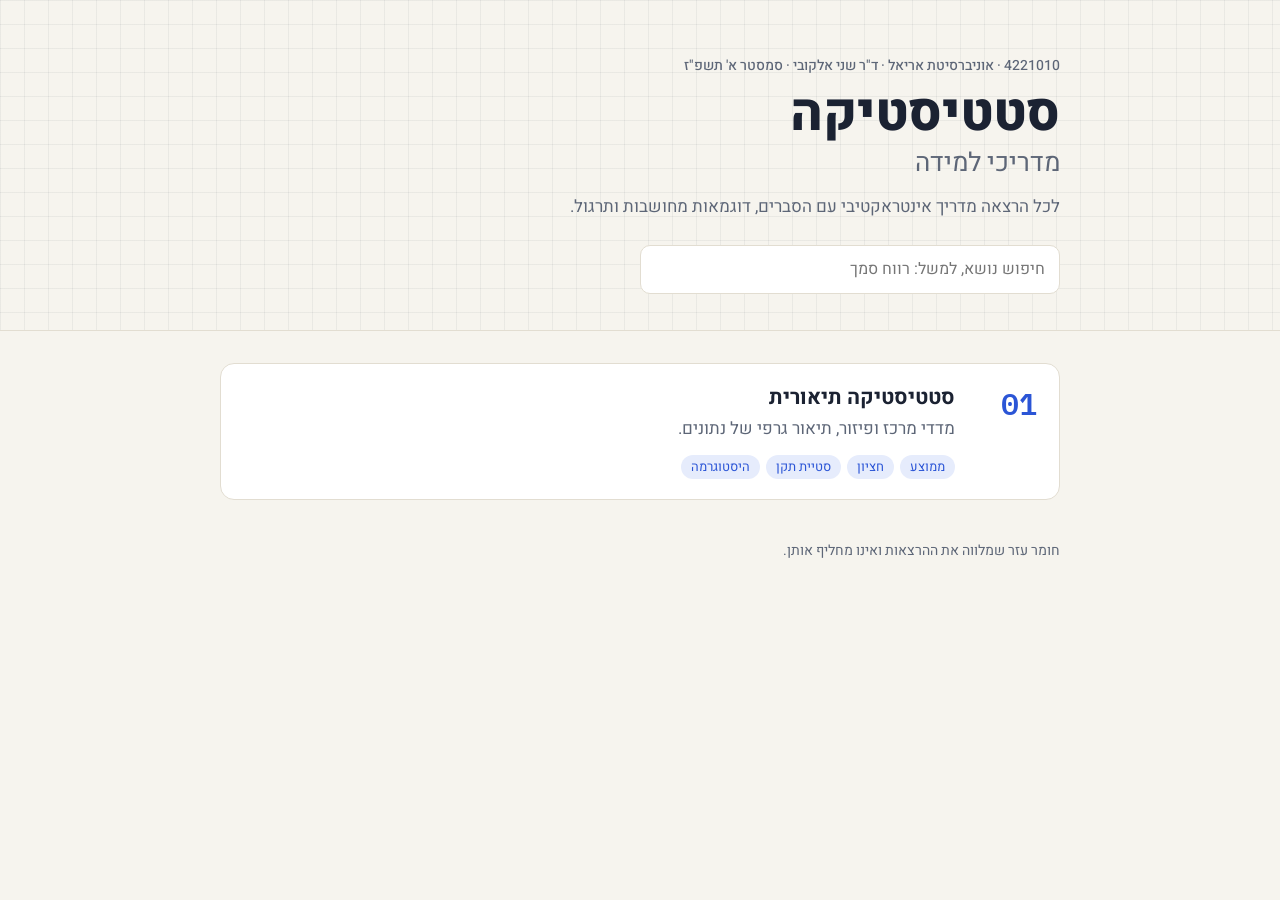
==== index.html @ 410eb939 "Original state: site skeleton and loose study guides as received Snapshot of the folder before any f" ====
<!doctype html>
<html lang="he" dir="rtl">
<head>
  <meta charset="utf-8">
  <meta name="viewport" content="width=device-width, initial-scale=1">
  <meta name="robots" content="noindex">
  <title>סטטיסטיקה · מדריכי למידה</title>
  <link rel="preconnect" href="https://fonts.googleapis.com">
  <link rel="preconnect" href="https://fonts.gstatic.com" crossorigin>
  <link href="https://fonts.googleapis.com/css2?family=Heebo:wght@400;500;700;800&family=IBM+Plex+Mono:wght@500;600&display=swap" rel="stylesheet">
  <link rel="stylesheet" href="assets/site.css">
</head>
<body>
  <header class="hero">
    <div class="wrap">
      <p class="eyebrow" id="meta">&nbsp;</p>
      <h1><span id="title">סטטיסטיקה</span> <span class="sub">מדריכי למידה</span></h1>
      <p class="lede">לכל הרצאה מדריך אינטראקטיבי עם הסברים, דוגמאות מחושבות ותרגול.</p>
      <label class="search">
        <span class="sr">חיפוש</span>
        <input id="q" type="search" placeholder="חיפוש נושא, למשל: רווח סמך" autocomplete="off">
      </label>
    </div>
  </header>

  <main class="wrap">
    <ol class="lectures" id="list"></ol>
    <p class="notice" id="notice" hidden></p>
  </main>

  <footer class="wrap foot" id="foot"></footer>

  <script>
  (async () => {
    const $ = (id) => document.getElementById(id);
    const el = (tag, cls, text) => {
      const e = document.createElement(tag);
      if (cls) e.className = cls;
      if (text != null) e.textContent = text;
      return e;
    };
    let data;
    try {
      const r = await fetch('lectures.json', { cache: 'no-cache' });
      if (!r.ok) throw new Error(r.status);
      data = await r.json();
    } catch (e) {
      const n = $('notice');
      n.hidden = false;
      n.textContent = location.protocol === 'file:'
        ? 'הדף נפתח כקובץ. כדי לצפות בו מקומית יש להריץ שרת: python -m http.server'
        : 'לא הצלחנו לטעון את רשימת ההרצאות. נסו לרענן את הדף.';
      return;
    }

    const c = data.course || {};
    $('title').textContent = c.title || 'סטטיסטיקה';
    document.title = `${c.title || 'סטטיסטיקה'} · מדריכי למידה`;
    $('meta').textContent = [c.code, c.institution, c.lecturer, c.semester].filter(Boolean).join(' · ');
    $('foot').textContent = c.note || '';

    const lectures = (data.lectures || []).filter(l => l.published).sort((a, b) => a.n - b.n);
    const list = $('list');

    for (const l of lectures) {
      const li = el('li', 'card');
      li.dataset.search = [l.title, l.summary, ...(l.topics || [])].join(' ').toLowerCase();

      li.append(el('span', 'num', String(l.n).padStart(2, '0')));
      const body = el('div', 'body');
      const h = el('h2');
      const a = el('a', 'main-link', l.title);
      a.href = `lectures/${l.slug}/`;
      h.append(a);
      body.append(h);
      if (l.summary) body.append(el('p', 'summary', l.summary));
      if (l.topics?.length) {
        const ul = el('ul', 'topics');
        l.topics.forEach(t => ul.append(el('li', null, t)));
        body.append(ul);
      }
      if (l.solutions?.published) {
        const s = el('a', 'sol', 'פתרונות לחוברת');
        s.href = `lectures/${l.slug}/${l.solutions.path}`;
        body.append(s);
      }
      li.append(body);
      list.append(li);
    }

    if (!lectures.length) {
      const n = $('notice');
      n.hidden = false;
      n.textContent = 'עדיין לא פורסמו מדריכים.';
    }

    $('q').addEventListener('input', (e) => {
      const q = e.target.value.trim().toLowerCase();
      let shown = 0;
      for (const li of list.children) {
        const hit = !q || li.dataset.search.includes(q);
        li.hidden = !hit;
        shown += hit;
      }
      const n = $('notice');
      n.hidden = shown > 0;
      if (!shown) n.textContent = 'לא נמצאה הרצאה שמתאימה לחיפוש.';
    });
  })();
  </script>
</body>
</html>
---- assets/site.css ----
:root {
  --paper: #f6f4ee;
  --card: #ffffff;
  --ink: #1b2232;
  --muted: #5d6677;
  --line: #e2ddd1;
  --grid: rgba(27, 34, 50, 0.055);
  --accent: #2b55d6;
  --accent-soft: #e6ecfc;
  --sol: #0f7a5a;
}
@media (prefers-color-scheme: dark) {
  :root {
    --paper: #12161f;
    --card: #1a202c;
    --ink: #e8ebf2;
    --muted: #9aa3b5;
    --line: #2a3242;
    --grid: rgba(232, 235, 242, 0.04);
    --accent: #7b9cff;
    --accent-soft: #232d48;
    --sol: #4cc79c;
  }
}

* { box-sizing: border-box; }
html { -webkit-text-size-adjust: 100%; }
body {
  margin: 0;
  background: var(--paper);
  color: var(--ink);
  font: 400 17px/1.6 "Heebo", system-ui, sans-serif;
}
.wrap { max-width: 880px; margin: 0 auto; padding: 0 20px; }
.sr { position: absolute; width: 1px; height: 1px; overflow: hidden; clip: rect(0 0 0 0); }

/* hero: graph-paper backdrop */
.hero {
  padding: 56px 0 36px;
  border-bottom: 1px solid var(--line);
  background-image:
    linear-gradient(var(--grid) 1px, transparent 1px),
    linear-gradient(90deg, var(--grid) 1px, transparent 1px);
  background-size: 24px 24px;
}
.eyebrow {
  margin: 0 0 10px;
  font: 500 14px/1.4 "Heebo", system-ui, sans-serif;
  color: var(--muted);
}
h1 { margin: 0; font-size: clamp(34px, 6vw, 52px); font-weight: 800; line-height: 1.1; }
h1 .sub { display: block; font-weight: 400; color: var(--muted); font-size: 0.5em; margin-top: 6px; }
.lede { margin: 16px 0 24px; color: var(--muted); max-width: 52ch; }

.search input {
  width: 100%;
  max-width: 420px;
  padding: 11px 14px;
  font: inherit;
  font-size: 16px;
  color: var(--ink);
  background: var(--card);
  border: 1px solid var(--line);
  border-radius: 10px;
  outline: none;
}
.search input:focus { border-color: var(--accent); box-shadow: 0 0 0 3px var(--accent-soft); }

/* lecture cards */
.lectures { list-style: none; margin: 32px 0; padding: 0; display: grid; gap: 14px; }
.card {
  position: relative;
  display: grid;
  grid-template-columns: 64px 1fr;
  gap: 18px;
  padding: 20px 22px;
  background: var(--card);
  border: 1px solid var(--line);
  border-radius: 14px;
  transition: border-color .15s, transform .15s;
}
.card:hover { border-color: var(--accent); transform: translateY(-1px); }
.card:focus-within { border-color: var(--accent); }
.num {
  font: 600 30px/1 "IBM Plex Mono", ui-monospace, monospace;
  color: var(--accent);
  padding-top: 4px;
}
.card h2 { margin: 0; font-size: 21px; font-weight: 700; line-height: 1.3; }
.main-link { color: inherit; text-decoration: none; }
.main-link::after { content: ""; position: absolute; inset: 0; border-radius: 14px; } /* whole card clickable */
.summary { margin: 4px 0 0; color: var(--muted); }
.topics { list-style: none; margin: 12px 0 0; padding: 0; display: flex; flex-wrap: wrap; gap: 6px; }
.topics li {
  font-size: 13px;
  padding: 2px 10px;
  border-radius: 999px;
  background: var(--accent-soft);
  color: var(--accent);
}
.sol {
  position: relative; z-index: 1; /* above the stretched main link */
  display: inline-block;
  margin-top: 12px;
  font-size: 14px;
  font-weight: 500;
  color: var(--sol);
  text-decoration: none;
  border-bottom: 1px solid currentColor;
}

.notice { color: var(--muted); text-align: center; padding: 24px 0; }
.foot { padding: 8px 20px 48px; color: var(--muted); font-size: 14px; }

@media (max-width: 520px) {
  .card { grid-template-columns: 1fr; gap: 6px; padding: 18px; }
  .num { font-size: 22px; }
}
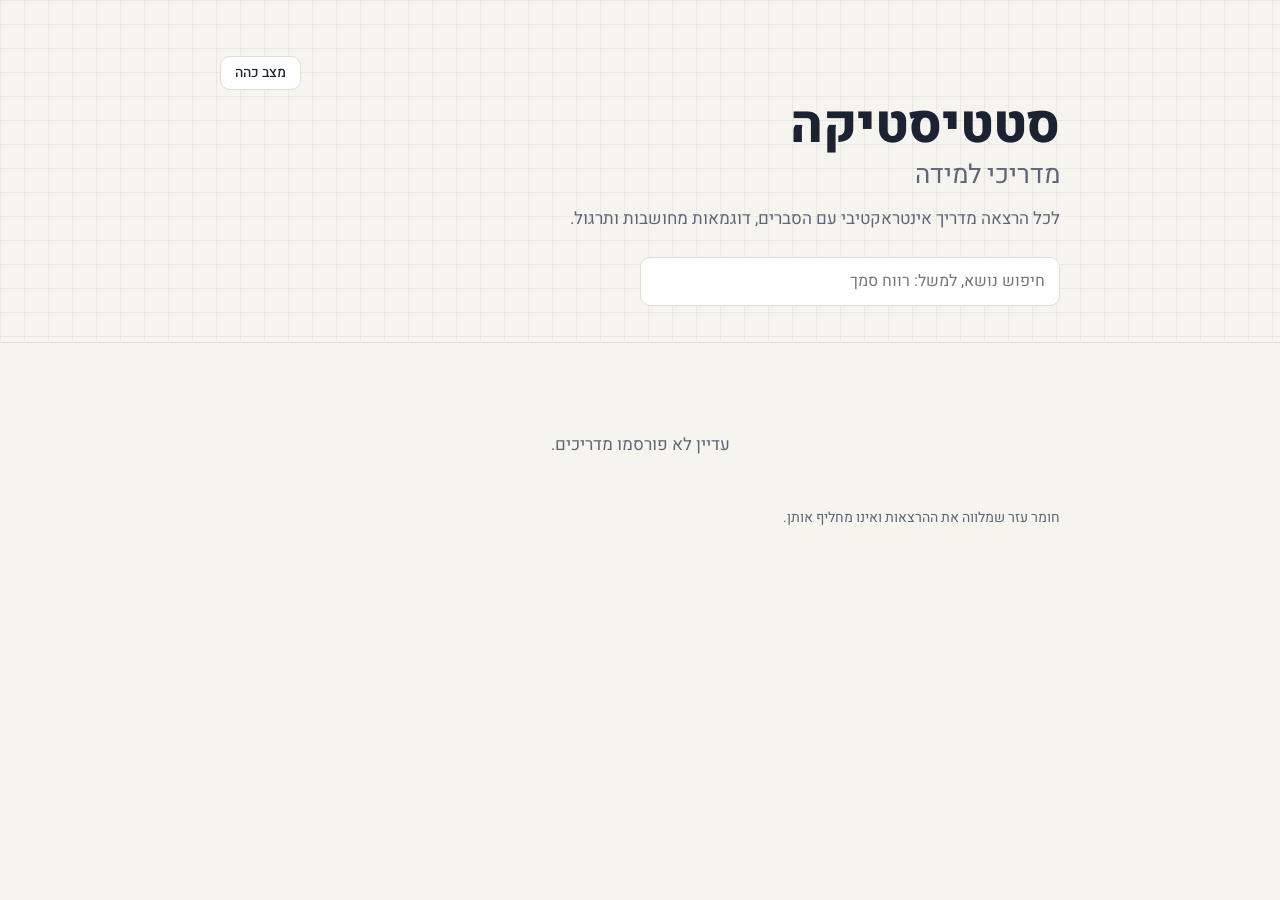
==== commit a5a4b469: "Landing page: light/dark toggle, remove the course line from the header The landing page only follow" ====
--- a/index.html
+++ b/index.html
@@ -9,11 +9,17 @@
   <link rel="preconnect" href="https://fonts.gstatic.com" crossorigin>
   <link href="https://fonts.googleapis.com/css2?family=Heebo:wght@400;500;700;800&family=IBM+Plex+Mono:wght@500;600&display=swap" rel="stylesheet">
   <link rel="stylesheet" href="assets/site.css">
+  <script>
+    // Apply a saved light/dark choice before first paint (same key as the lecture guides).
+    try { var t = localStorage.getItem('stats-guide-theme'); if (t === 'dark' || t === 'light') document.documentElement.dataset.theme = t; } catch (e) {}
+  </script>
 </head>
 <body>
   <header class="hero">
     <div class="wrap">
-      <p class="eyebrow" id="meta">&nbsp;</p>
+      <div class="hero-top">
+        <button class="theme-btn" id="toggle-theme" type="button" aria-pressed="false">מצב כהה</button>
+      </div>
       <h1><span id="title">סטטיסטיקה</span> <span class="sub">מדריכי למידה</span></h1>
       <p class="lede">לכל הרצאה מדריך אינטראקטיבי עם הסברים, דוגמאות מחושבות ותרגול.</p>
       <label class="search">
@@ -39,6 +45,19 @@
       if (text != null) e.textContent = text;
       return e;
     };
+    // theme toggle: follows the OS until the visitor chooses; the choice is shared with the lecture guides
+    const root = document.documentElement;
+    const themeBtn = $('toggle-theme');
+    const isDark = () => root.dataset.theme ? root.dataset.theme === 'dark' : matchMedia('(prefers-color-scheme: dark)').matches;
+    const syncTheme = () => { themeBtn.textContent = isDark() ? 'מצב בהיר' : 'מצב כהה'; themeBtn.setAttribute('aria-pressed', String(isDark())); };
+    themeBtn.addEventListener('click', () => {
+      root.dataset.theme = isDark() ? 'light' : 'dark';
+      try { localStorage.setItem('stats-guide-theme', root.dataset.theme); } catch (e) { /* storage unavailable */ }
+      syncTheme();
+    });
+    matchMedia('(prefers-color-scheme: dark)').addEventListener('change', syncTheme);
+    syncTheme();
+
     let data;
     try {
       const r = await fetch('lectures.json', { cache: 'no-cache' });
@@ -56,7 +75,6 @@
     const c = data.course || {};
     $('title').textContent = c.title || 'סטטיסטיקה';
     document.title = `${c.title || 'סטטיסטיקה'} · מדריכי למידה`;
-    $('meta').textContent = [c.code, c.institution, c.lecturer, c.semester].filter(Boolean).join(' · ');
     $('foot').textContent = c.note || '';
 
     const lectures = (data.lectures || []).filter(l => l.published).sort((a, b) => a.n - b.n);
--- a/assets/site.css
+++ b/assets/site.css
@@ -1,4 +1,7 @@
+/* Theme: light by default, dark when the OS asks for it, and an explicit choice
+   (<html data-theme="light|dark">, set by the toggle) overrides the OS. */
 :root {
+  color-scheme: light;
   --paper: #f6f4ee;
   --card: #ffffff;
   --ink: #1b2232;
@@ -10,7 +13,8 @@
   --sol: #0f7a5a;
 }
 @media (prefers-color-scheme: dark) {
-  :root {
+  :root:not([data-theme="light"]) {
+    color-scheme: dark;
     --paper: #12161f;
     --card: #1a202c;
     --ink: #e8ebf2;
@@ -21,6 +25,18 @@
     --accent-soft: #232d48;
     --sol: #4cc79c;
   }
+}
+:root[data-theme="dark"] {
+  color-scheme: dark;
+  --paper: #12161f;
+  --card: #1a202c;
+  --ink: #e8ebf2;
+  --muted: #9aa3b5;
+  --line: #2a3242;
+  --grid: rgba(232, 235, 242, 0.04);
+  --accent: #7b9cff;
+  --accent-soft: #232d48;
+  --sol: #4cc79c;
 }
 
 * { box-sizing: border-box; }
@@ -43,11 +59,18 @@
     linear-gradient(90deg, var(--grid) 1px, transparent 1px);
   background-size: 24px 24px;
 }
-.eyebrow {
-  margin: 0 0 10px;
+.hero-top { display: flex; justify-content: flex-end; margin-bottom: 8px; }
+.theme-btn {
+  padding: 6px 14px;
   font: 500 14px/1.4 "Heebo", system-ui, sans-serif;
-  color: var(--muted);
+  color: var(--ink);
+  background: var(--card);
+  border: 1px solid var(--line);
+  border-radius: 10px;
+  cursor: pointer;
 }
+.theme-btn:hover { border-color: var(--accent); }
+.theme-btn:focus-visible { outline: 2px solid var(--accent); outline-offset: 2px; }
 h1 { margin: 0; font-size: clamp(34px, 6vw, 52px); font-weight: 800; line-height: 1.1; }
 h1 .sub { display: block; font-weight: 400; color: var(--muted); font-size: 0.5em; margin-top: 6px; }
 .lede { margin: 16px 0 24px; color: var(--muted); max-width: 52ch; }
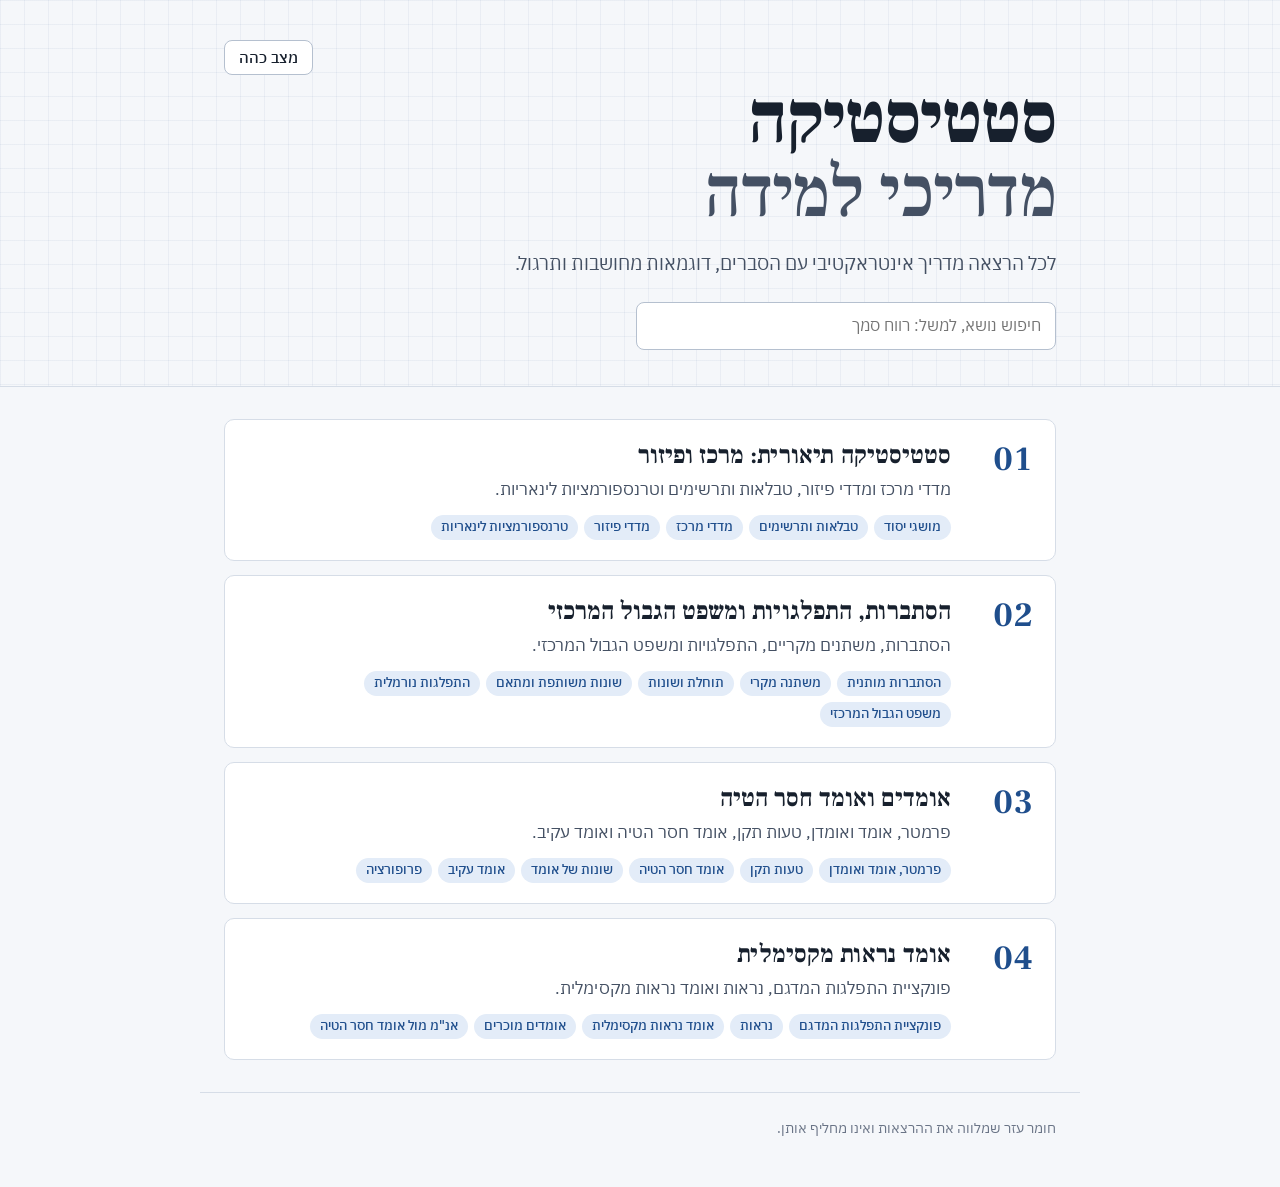
==== commit f0f15639: "Landing page and nav: adopt the guides' design tokens and fonts The landing page now uses the same p" ====
--- a/index.html
+++ b/index.html
@@ -7,7 +7,7 @@
   <title>סטטיסטיקה · מדריכי למידה</title>
   <link rel="preconnect" href="https://fonts.googleapis.com">
   <link rel="preconnect" href="https://fonts.gstatic.com" crossorigin>
-  <link href="https://fonts.googleapis.com/css2?family=Heebo:wght@400;500;700;800&family=IBM+Plex+Mono:wght@500;600&display=swap" rel="stylesheet">
+  <link href="https://fonts.googleapis.com/css2?family=Frank+Ruhl+Libre:wght@500;700;900&family=IBM+Plex+Sans+Hebrew:wght@400;500;600;700&display=swap" rel="stylesheet">
   <link rel="stylesheet" href="assets/site.css">
   <script>
     // Apply a saved light/dark choice before first paint (same key as the lecture guides).
--- a/assets/site.css
+++ b/assets/site.css
@@ -1,59 +1,77 @@
-/* Theme: light by default, dark when the OS asks for it, and an explicit choice
+/* Landing page. Design tokens and fonts are the same as the lecture guides', so the
+   site reads as one product. If a guide token changes, change it here too.
+   Theme: light by default, dark when the OS asks for it, and an explicit choice
    (<html data-theme="light|dark">, set by the toggle) overrides the OS. */
 :root {
   color-scheme: light;
-  --paper: #f6f4ee;
-  --card: #ffffff;
-  --ink: #1b2232;
-  --muted: #5d6677;
-  --line: #e2ddd1;
-  --grid: rgba(27, 34, 50, 0.055);
-  --accent: #2b55d6;
-  --accent-soft: #e6ecfc;
-  --sol: #0f7a5a;
+  --paper: #f5f7fa;
+  --grid: rgba(31, 78, 140, 0.055);
+  --surface: #ffffff;
+  --surface-2: #eef2f7;
+  --ink: #17202d;
+  --ink-2: #445063;
+  --muted: #6a7486;
+  --rule: #d6dde7;
+  --rule-strong: #b5c0cf;
+  --accent: #1f4e8c;
+  --accent-soft: #e3ecf8;
+  --good: #0f7a3e;
+  --radius: 10px;
+  --font-body: "IBM Plex Sans Hebrew", "Segoe UI", Arial, sans-serif;
+  --font-head: "Frank Ruhl Libre", "David", Georgia, serif;
 }
 @media (prefers-color-scheme: dark) {
   :root:not([data-theme="light"]) {
     color-scheme: dark;
-    --paper: #12161f;
-    --card: #1a202c;
-    --ink: #e8ebf2;
-    --muted: #9aa3b5;
-    --line: #2a3242;
-    --grid: rgba(232, 235, 242, 0.04);
-    --accent: #7b9cff;
-    --accent-soft: #232d48;
-    --sol: #4cc79c;
+    --paper: #13171d;
+    --grid: rgba(140, 170, 220, 0.05);
+    --surface: #1b2129;
+    --surface-2: #232b36;
+    --ink: #e9edf3;
+    --ink-2: #bcc5d2;
+    --muted: #8f9aab;
+    --rule: #2f3946;
+    --rule-strong: #46525f;
+    --accent: #8db6ec;
+    --accent-soft: #22324a;
+    --good: #5fc98d;
   }
 }
 :root[data-theme="dark"] {
   color-scheme: dark;
-  --paper: #12161f;
-  --card: #1a202c;
-  --ink: #e8ebf2;
-  --muted: #9aa3b5;
-  --line: #2a3242;
-  --grid: rgba(232, 235, 242, 0.04);
-  --accent: #7b9cff;
-  --accent-soft: #232d48;
-  --sol: #4cc79c;
+  --paper: #13171d;
+  --grid: rgba(140, 170, 220, 0.05);
+  --surface: #1b2129;
+  --surface-2: #232b36;
+  --ink: #e9edf3;
+  --ink-2: #bcc5d2;
+  --muted: #8f9aab;
+  --rule: #2f3946;
+  --rule-strong: #46525f;
+  --accent: #8db6ec;
+  --accent-soft: #22324a;
+  --good: #5fc98d;
 }
 
 * { box-sizing: border-box; }
 html { -webkit-text-size-adjust: 100%; }
 body {
   margin: 0;
-  background: var(--paper);
+  background-color: var(--paper);
   color: var(--ink);
-  font: 400 17px/1.6 "Heebo", system-ui, sans-serif;
+  font-family: var(--font-body);
+  font-size: 17px;
+  line-height: 1.6;
+  -webkit-font-smoothing: antialiased;
 }
-.wrap { max-width: 880px; margin: 0 auto; padding: 0 20px; }
+:focus-visible { outline: 2px solid var(--accent); outline-offset: 2px; border-radius: 3px; }
+.wrap { max-width: 880px; margin: 0 auto; padding: 0 24px; }
 .sr { position: absolute; width: 1px; height: 1px; overflow: hidden; clip: rect(0 0 0 0); }
 
-/* hero: graph-paper backdrop */
+/* hero: graph-paper backdrop, title set like a guide's masthead */
 .hero {
-  padding: 56px 0 36px;
-  border-bottom: 1px solid var(--line);
+  padding: 40px 0 36px;
+  border-bottom: 1px solid var(--rule);
   background-image:
     linear-gradient(var(--grid) 1px, transparent 1px),
     linear-gradient(90deg, var(--grid) 1px, transparent 1px);
@@ -61,30 +79,32 @@
 }
 .hero-top { display: flex; justify-content: flex-end; margin-bottom: 8px; }
 .theme-btn {
-  padding: 6px 14px;
-  font: 500 14px/1.4 "Heebo", system-ui, sans-serif;
-  color: var(--ink);
-  background: var(--card);
-  border: 1px solid var(--line);
-  border-radius: 10px;
-  cursor: pointer;
+  font: inherit; font-size: 14.5px; font-weight: 500; cursor: pointer;
+  padding: 5px 14px; border-radius: 8px; border: 1px solid var(--rule-strong);
+  background: var(--surface); color: var(--ink);
 }
-.theme-btn:hover { border-color: var(--accent); }
-.theme-btn:focus-visible { outline: 2px solid var(--accent); outline-offset: 2px; }
-h1 { margin: 0; font-size: clamp(34px, 6vw, 52px); font-weight: 800; line-height: 1.1; }
-h1 .sub { display: block; font-weight: 400; color: var(--muted); font-size: 0.5em; margin-top: 6px; }
-.lede { margin: 16px 0 24px; color: var(--muted); max-width: 52ch; }
+.theme-btn:hover { background: var(--surface-2); }
+h1 {
+  font-family: var(--font-head);
+  font-weight: 900;
+  font-size: clamp(38px, 6.4vw, 72px);
+  line-height: 1.02;
+  letter-spacing: -0.01em;
+  margin: 0;
+}
+h1 .sub { display: block; color: var(--ink-2); font-weight: 500; }
+.lede { max-width: 640px; font-size: 19px; color: var(--ink-2); margin: 18px 0 24px; }
 
 .search input {
   width: 100%;
   max-width: 420px;
-  padding: 11px 14px;
+  padding: 10px 14px;
   font: inherit;
   font-size: 16px;
   color: var(--ink);
-  background: var(--card);
-  border: 1px solid var(--line);
-  border-radius: 10px;
+  background: var(--surface);
+  border: 1px solid var(--rule-strong);
+  border-radius: 8px;
   outline: none;
 }
 .search input:focus { border-color: var(--accent); box-shadow: 0 0 0 3px var(--accent-soft); }
@@ -97,25 +117,30 @@
   grid-template-columns: 64px 1fr;
   gap: 18px;
   padding: 20px 22px;
-  background: var(--card);
-  border: 1px solid var(--line);
-  border-radius: 14px;
+  background: var(--surface);
+  border: 1px solid var(--rule);
+  border-radius: var(--radius);
   transition: border-color .15s, transform .15s;
 }
 .card:hover { border-color: var(--accent); transform: translateY(-1px); }
 .card:focus-within { border-color: var(--accent); }
 .num {
-  font: 600 30px/1 "IBM Plex Mono", ui-monospace, monospace;
+  font-family: var(--font-head);
+  font-weight: 700;
+  font-size: 34px;
+  line-height: 1;
+  font-variant-numeric: tabular-nums;
   color: var(--accent);
-  padding-top: 4px;
+  padding-top: 2px;
 }
-.card h2 { margin: 0; font-size: 21px; font-weight: 700; line-height: 1.3; }
+.card h2 { margin: 0; font-family: var(--font-head); font-size: 25px; font-weight: 700; line-height: 1.2; }
 .main-link { color: inherit; text-decoration: none; }
-.main-link::after { content: ""; position: absolute; inset: 0; border-radius: 14px; } /* whole card clickable */
-.summary { margin: 4px 0 0; color: var(--muted); }
+.main-link::after { content: ""; position: absolute; inset: 0; border-radius: var(--radius); } /* whole card clickable */
+.summary { margin: 6px 0 0; color: var(--ink-2); }
 .topics { list-style: none; margin: 12px 0 0; padding: 0; display: flex; flex-wrap: wrap; gap: 6px; }
 .topics li {
   font-size: 13px;
+  font-weight: 500;
   padding: 2px 10px;
   border-radius: 999px;
   background: var(--accent-soft);
@@ -127,15 +152,22 @@
   margin-top: 12px;
   font-size: 14px;
   font-weight: 500;
-  color: var(--sol);
+  color: var(--good);
   text-decoration: none;
   border-bottom: 1px solid currentColor;
 }
 
 .notice { color: var(--muted); text-align: center; padding: 24px 0; }
-.foot { padding: 8px 20px 48px; color: var(--muted); font-size: 14px; }
+.foot { padding: 24px 24px 48px; color: var(--muted); font-size: 14px; border-top: 1px solid var(--rule); }
 
+@media (max-width: 920px) {
+  .wrap { padding: 0 16px; }
+  .hero { padding: 28px 0 28px; }
+  .foot { padding: 24px 16px 40px; }
+}
 @media (max-width: 520px) {
   .card { grid-template-columns: 1fr; gap: 6px; padding: 18px; }
-  .num { font-size: 22px; }
+  .num { font-size: 26px; }
+  .card h2 { font-size: 22px; }
 }
+@media (prefers-reduced-motion: reduce) { * { transition: none !important; } }
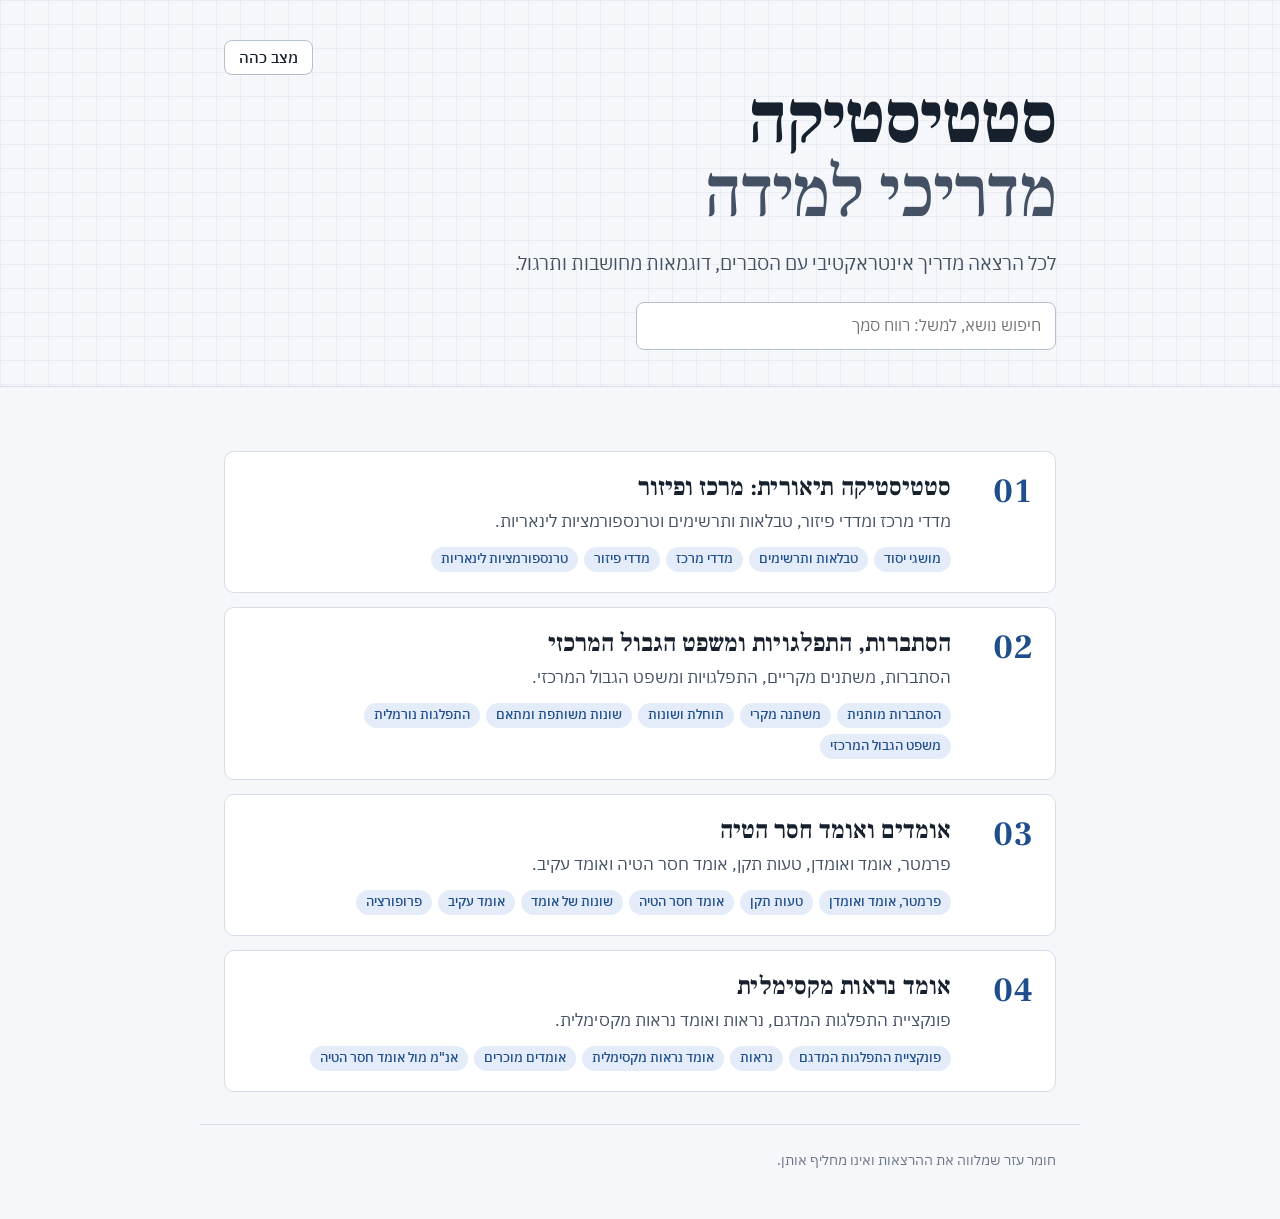
==== commit b1efd5b7: "מערכת מטלה 1" ====
--- a/index.html
+++ b/index.html
@@ -30,6 +30,7 @@
   </header>
 
   <main class="wrap">
+    <ol class="lectures" id="assignments" aria-label="מטלות" hidden></ol>
     <ol class="lectures" id="list"></ol>
     <p class="notice" id="notice" hidden></p>
   </main>
@@ -106,6 +107,22 @@
       list.append(li);
     }
 
+    const assignments = (data.assignments || []).filter(a => a.published);
+    for (const [i, a] of assignments.entries()) {
+      const li = el('li', 'card');
+      li.append(el('span', 'num', 'מ' + (i + 1)));
+      const body = el('div', 'body');
+      const h = el('h2');
+      const link = el('a', 'main-link', a.title);
+      link.href = `assignments/${a.slug}/`;
+      h.append(link);
+      body.append(h);
+      if (a.summary) body.append(el('p', 'summary', a.summary));
+      li.append(body);
+      $('assignments').append(li);
+    }
+    $('assignments').hidden = !assignments.length;
+
     if (!lectures.length) {
       const n = $('notice');
       n.hidden = false;
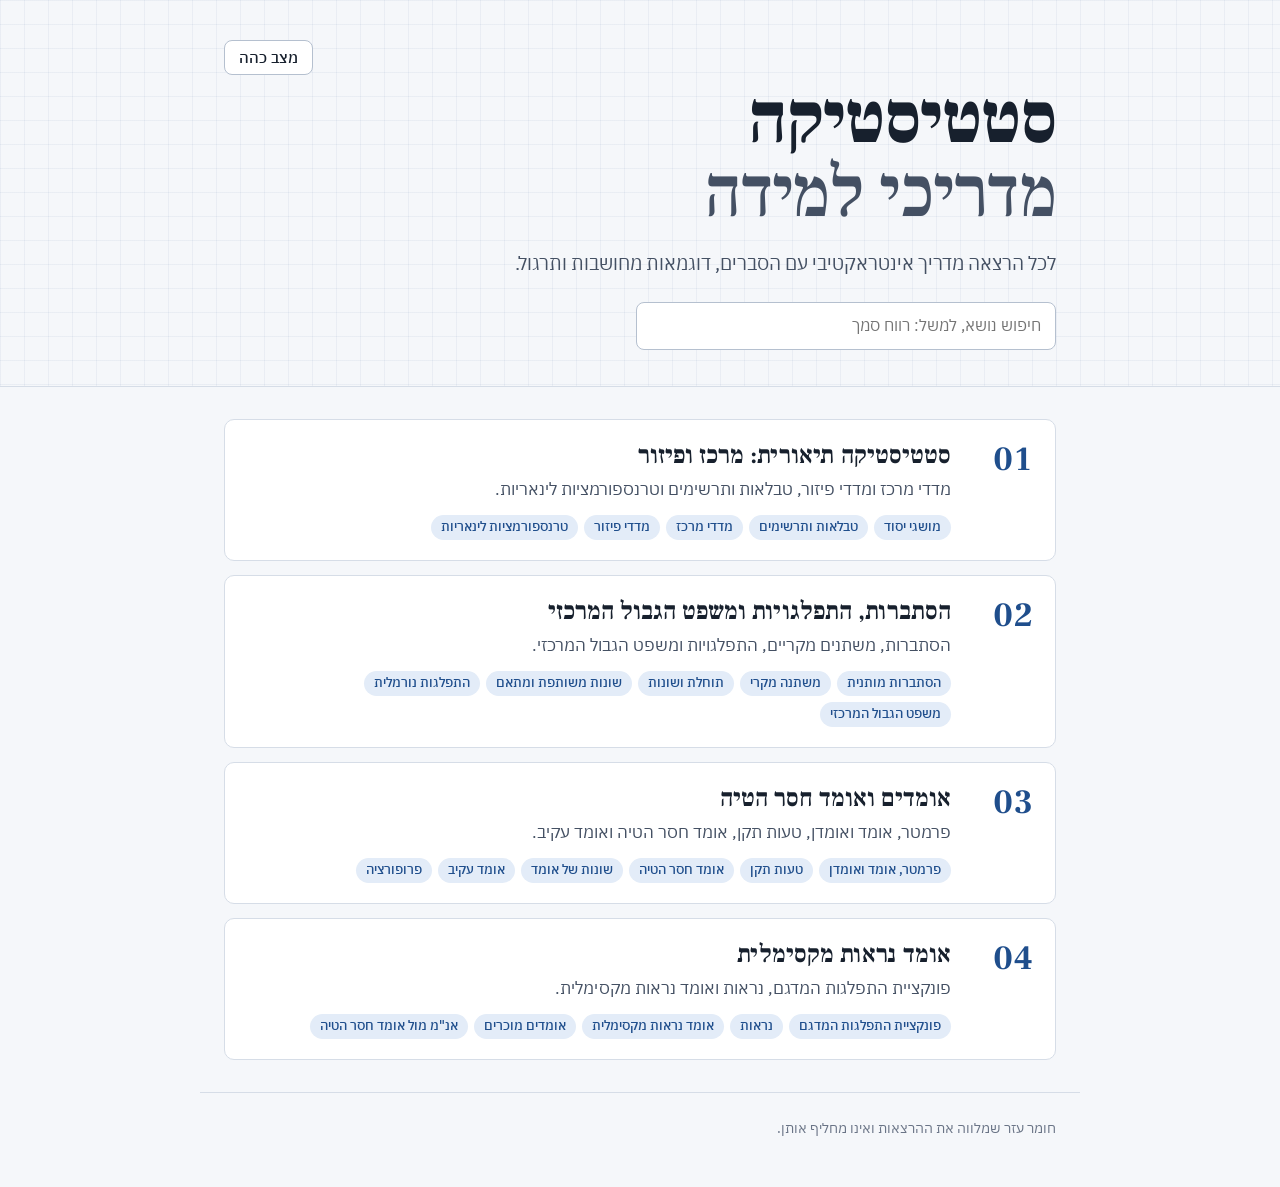
==== commit 090ef4af: "סבב תיקונים מטלה" ====
--- a/index.html
+++ b/index.html
@@ -30,7 +30,6 @@
   </header>
 
   <main class="wrap">
-    <ol class="lectures" id="assignments" aria-label="מטלות" hidden></ol>
     <ol class="lectures" id="list"></ol>
     <p class="notice" id="notice" hidden></p>
   </main>
@@ -83,6 +82,7 @@
 
     for (const l of lectures) {
       const li = el('li', 'card');
+      li.dataset.slug = l.slug;
       li.dataset.search = [l.title, l.summary, ...(l.topics || [])].join(' ').toLowerCase();
 
       li.append(el('span', 'num', String(l.n).padStart(2, '0')));
@@ -107,10 +107,15 @@
       list.append(li);
     }
 
-    const assignments = (data.assignments || []).filter(a => a.published);
-    for (const [i, a] of assignments.entries()) {
+    // Assignments sit in the list right after the lecture named in "after" (or at the end).
+    const ICON = '<svg viewBox="0 0 24 24" width="34" height="34" fill="none" stroke="currentColor" stroke-width="1.8" stroke-linecap="round" stroke-linejoin="round" aria-hidden="true"><rect x="5" y="4" width="14" height="17" rx="2"/><path d="M9 4V3h6v1"/><rect x="9" y="2.5" width="6" height="3" rx="1"/><path d="M8.5 12.5l2.5 2.5 4.5-5"/></svg>';
+    for (const a of (data.assignments || []).filter(x => x.published)) {
       const li = el('li', 'card');
-      li.append(el('span', 'num', 'מ' + (i + 1)));
+      li.dataset.search = [a.title, a.summary].join(' ').toLowerCase();
+      const icon = el('span', 'num');
+      icon.innerHTML = ICON;
+      icon.title = 'מטלה';
+      li.append(icon);
       const body = el('div', 'body');
       const h = el('h2');
       const link = el('a', 'main-link', a.title);
@@ -119,9 +124,9 @@
       body.append(h);
       if (a.summary) body.append(el('p', 'summary', a.summary));
       li.append(body);
-      $('assignments').append(li);
+      const anchor = [...list.children].find(x => x.dataset.slug === a.after);
+      if (anchor) anchor.after(li); else list.append(li);
     }
-    $('assignments').hidden = !assignments.length;
 
     if (!lectures.length) {
       const n = $('notice');
